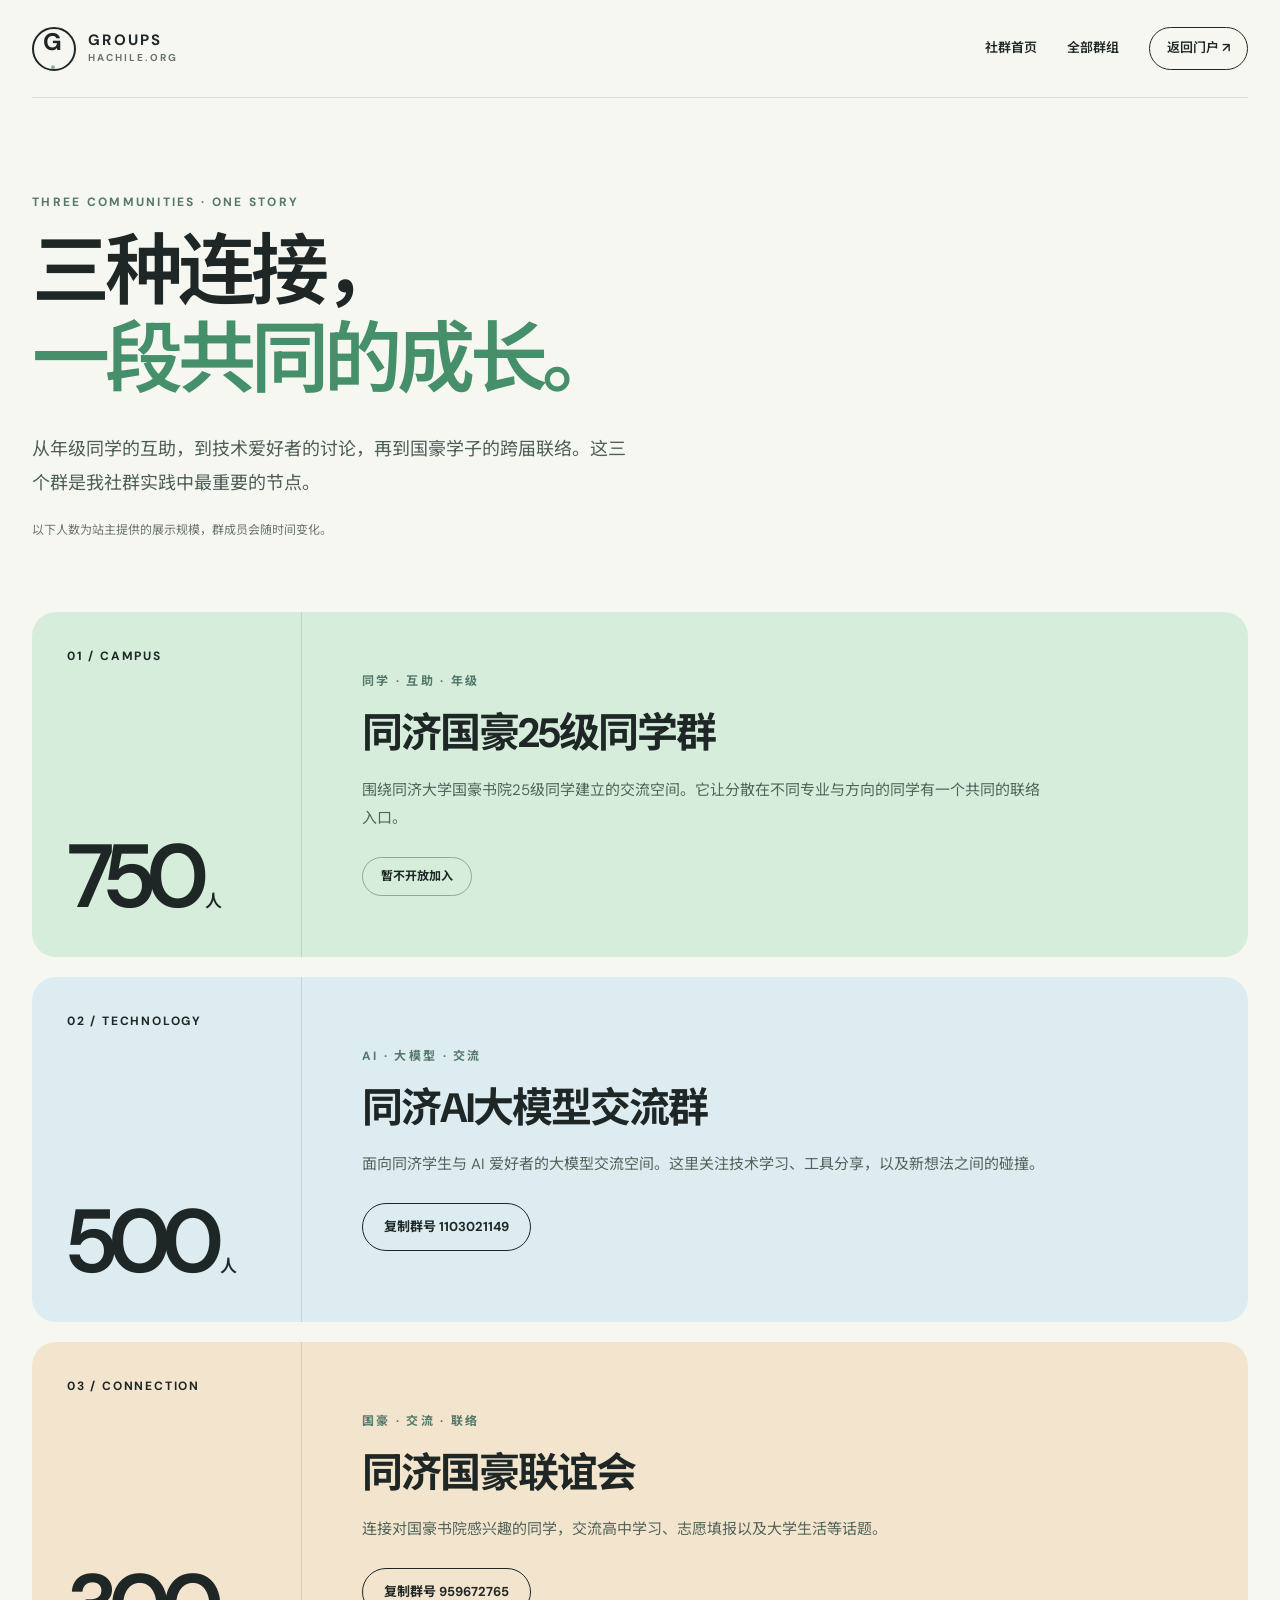
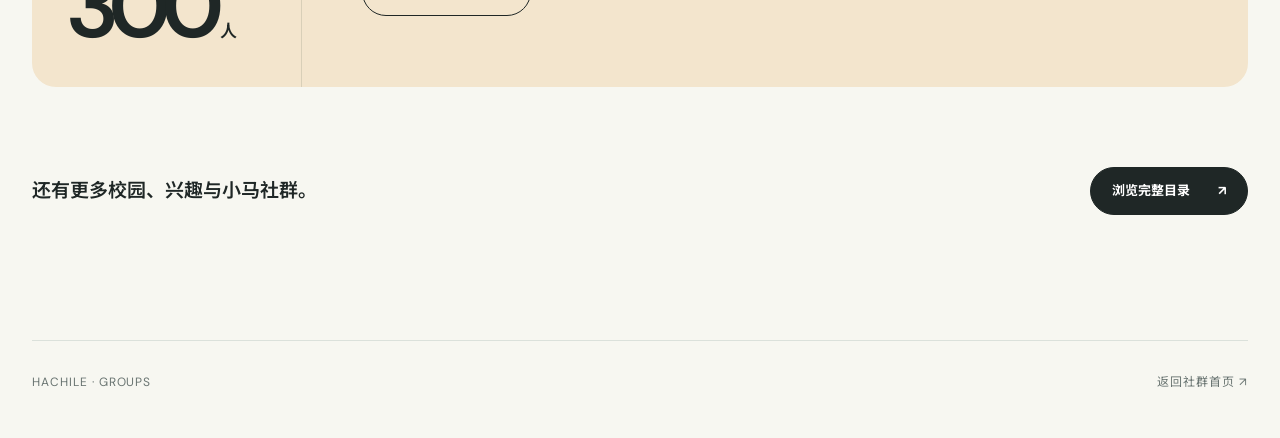
==== featured/index.html @ cbba167c "Build community archive site" ====
<!doctype html>
<html lang="zh-CN">
<head>
  <meta charset="utf-8">
  <meta name="viewport" content="width=device-width, initial-scale=1">
  <meta name="theme-color" content="#f4f2eb">
  <meta name="description" content="同济国豪25级同学群、同济AI大模型交流群与同济国豪联谊会：三个重点社群展览。">
  <title>重点社群展览 · Hachile Groups</title>
  <link rel="icon" type="image/svg+xml" href="/assets/favicon.svg">
  <link rel="stylesheet" href="/assets/style.css">
  <script src="/assets/app.js" defer></script>
</head>
<body>
  <header class="site-header wrap"><a class="brand" href="/" aria-label="网络社群档案首页"><span class="brand-mark">G<span>·</span></span><span>GROUPS<br><small>HACHILE.ORG</small></span></a><nav aria-label="主导航"><a href="/">社群首页</a><a href="/#directory">全部群组</a><a class="home-link" href="https://hachile.org/">返回门户 ↗</a></nav></header>
  <main class="wrap exhibit-page">
    <div class="exhibit-intro"><p class="eyebrow">THREE COMMUNITIES · ONE STORY</p><h1>三种连接，<br><em>一段共同的成长。</em></h1><p class="lead">从年级同学的互助，到技术爱好者的讨论，再到国豪学子的跨届联络。这三个群是我社群实践中最重要的节点。</p><p class="note">以下人数为站主提供的展示规模，群成员会随时间变化。</p></div>
    <section class="exhibit green" id="guohao"><div class="exhibit-side"><span>01 / CAMPUS</span><strong>750<small>人</small></strong></div><div class="exhibit-main"><p class="eyebrow">同学 · 互助 · 年级</p><h2>同济国豪25级同学群</h2><p>围绕同济大学国豪书院25级同学建立的交流空间。它让分散在不同专业与方向的同学有一个共同的联络入口。</p><span class="exhibit-status">暂不开放加入</span></div></section>
    <section class="exhibit blue" id="ai"><div class="exhibit-side"><span>02 / TECHNOLOGY</span><strong>500<small>人</small></strong></div><div class="exhibit-main"><p class="eyebrow">AI · 大模型 · 交流</p><h2>同济AI大模型交流群</h2><p>面向同济学生与 AI 爱好者的大模型交流空间。这里关注技术学习、工具分享，以及新想法之间的碰撞。</p><button class="button secondary copy-button" type="button" data-copy="1103021149">复制群号 1103021149</button></div></section>
    <section class="exhibit orange" id="social"><div class="exhibit-side"><span>03 / CONNECTION</span><strong>300<small>人</small></strong></div><div class="exhibit-main"><p class="eyebrow">国豪 · 交流 · 联络</p><h2>同济国豪联谊会</h2><p>连接对国豪书院感兴趣的同学，交流高中学习、志愿填报以及大学生活等话题。</p><button class="button secondary copy-button" type="button" data-copy="959672765">复制群号 959672765</button></div></section>
    <div class="exhibit-end"><p>还有更多校园、兴趣与小马社群。</p><a class="button primary" href="/#directory">浏览完整目录 <span>↗</span></a></div>
  </main>
  <footer class="site-footer wrap"><span>HACHILE · GROUPS</span><a href="/">返回社群首页 ↗</a></footer>
  <div id="toast" class="toast" role="status" aria-live="polite"></div>
</body>
</html>
---- assets/style.css ----
@import url('https://fonts.googleapis.com/css2?family=DM+Sans:wght@400;500;600;700&family=Noto+Sans+SC:wght@400;500;600;700&display=swap');

:root{color-scheme:light;--paper:#f7f7f1;--ink:#1f2726;--muted:#697471;--line:#dbe1db;--green:#d6eddc;--blue:#dcecf1;--orange:#f3e5cd;--max:1240px}
*{box-sizing:border-box}
html{scroll-behavior:smooth}
body{margin:0;background:var(--paper);color:var(--ink);font-family:'DM Sans','Noto Sans SC',sans-serif;line-height:1.6}
a{color:inherit;text-decoration:none}
button,input{font:inherit}
button{cursor:pointer}
.wrap{width:min(calc(100% - 64px),var(--max));margin-inline:auto}
.site-header{height:98px;display:flex;align-items:center;justify-content:space-between;border-bottom:1px solid var(--line);gap:24px}
.brand{display:flex;align-items:center;gap:12px;font-weight:700;letter-spacing:.15em;line-height:1.05;font-size:15px}
.brand small{font-size:10px;letter-spacing:.2em;color:var(--muted)}
.brand-mark{display:grid;place-items:center;width:44px;height:44px;border:2px solid var(--ink);border-radius:50%;font-size:24px;letter-spacing:-.12em;padding-right:5px}
.brand-mark span{color:#87b49c}
nav{display:flex;align-items:center;gap:30px;font-size:13px;font-weight:600}
nav a:hover,.text-link:hover,.site-footer a:hover{color:#398965}
.home-link{border:1px solid var(--ink);border-radius:50px;padding:10px 17px;white-space:nowrap}
.hero{min-height:585px;display:grid;grid-template-columns:1.25fr .75fr;align-items:center;gap:40px;padding-block:70px 90px}
.eyebrow{font-size:12px;font-weight:700;letter-spacing:.19em;color:#547869;text-transform:uppercase;margin:0 0 16px}
h1,h2,h3,p{margin-top:0}
.hero h1,.exhibit-intro h1{font-size:clamp(60px,7.3vw,105px);line-height:1.13;letter-spacing:-.065em;font-weight:600;margin:0 0 27px}
h1 em{font-style:normal;color:#458f6b}
.lead{font-size:18px;line-height:1.9;color:#4e5e59;max-width:600px;margin-bottom:28px}
.hero-actions{display:flex;flex-wrap:wrap;gap:12px}
.button{display:inline-flex;align-items:center;justify-content:center;gap:28px;border-radius:50px;padding:13px 21px;min-height:48px;font-size:13px;font-weight:700;border:1px solid var(--ink);transition:transform .2s,background .2s}
.button:hover{transform:translateY(-3px)}
.button.primary{background:var(--ink);color:white}
.button.secondary{background:transparent;color:var(--ink)}
.hero-stat{position:relative;isolation:isolate;width:min(100%,400px);aspect-ratio:1;margin-inline:auto;border:1px solid #a9c9b4;border-radius:50%;background:radial-gradient(circle at 55% 45%,#eef7e9 0,#dbefdd 58%,#d0e7d3 100%);display:flex;flex-direction:column;align-items:center;justify-content:center;box-shadow:0 28px 75px #7aab8c20;transform:rotate(-7deg)}
.hero-stat:before,.hero-stat:after{content:'';position:absolute;border:1px solid #adc8b1;border-radius:50%;inset:-18px;z-index:-1;transform:scaleX(.9)}
.hero-stat:after{inset:34px;border-color:#b7d3bb;transform:scaleY(.86)}
.stat-top,.stat-bottom{text-align:center;font-size:13px;line-height:1.65;font-weight:600;color:#456a53}
.hero-stat strong{font-size:clamp(100px,12vw,176px);line-height:1.05;letter-spacing:-.09em;font-weight:600;color:#28553e;margin-right:12px}
.stat-orbit{position:absolute;width:16px;height:16px;background:#e19c5e;border-radius:50%;right:3%;top:13%;box-shadow:-325px 235px 0 -4px #729e81}
.section{padding-block:70px}
.section-heading{display:flex;align-items:end;justify-content:space-between;gap:22px;margin-bottom:30px}
.section-heading h2,.wechat-card h2{font-size:clamp(30px,3.3vw,46px);line-height:1.3;letter-spacing:-.045em;margin:0}
.section-heading p:not(.eyebrow){color:var(--muted);margin:12px 0 0}
.text-link{font-size:13px;font-weight:700;border-bottom:1px solid currentColor;padding-bottom:4px;white-space:nowrap}
.featured-grid{display:grid;grid-template-columns:repeat(3,1fr);gap:16px}
.feature-card{min-height:300px;border-radius:20px;padding:28px;display:flex;flex-direction:column;justify-content:space-between;transition:transform .2s,box-shadow .2s}
.feature-card:hover{transform:translateY(-6px);box-shadow:0 18px 36px #243d2b19}
.green{background:var(--green)}.blue{background:var(--blue)}.orange{background:var(--orange)}
.feature-index{font-size:12px;letter-spacing:.14em;font-weight:700}
.feature-card strong{font-size:clamp(22px,2.4vw,32px);line-height:1.38;letter-spacing:-.05em;max-width:9em;margin-top:auto}
.feature-bottom{display:flex;align-items:end;justify-content:space-between;gap:12px;margin-top:25px;font-size:12px;color:#4d6255}
.feature-bottom b{font-size:42px;line-height:1;letter-spacing:-.06em;color:var(--ink)}
.feature-bottom small{font-size:12px;letter-spacing:0;margin-left:3px}
.note,.directory-note{color:var(--muted);font-size:12px;line-height:1.8}
.section>.note{margin:16px 0 0}
.wechat-card{display:grid;grid-template-columns:100px 1fr auto;align-items:center;gap:34px;padding:42px 48px;border:1px solid var(--line);border-radius:22px;background:#fff}
.wechat-icon{display:grid;place-items:center;width:94px;height:94px;border-radius:24px;background:#e2efe1;color:#40784c;font-size:45px;font-weight:700}
.wechat-card p:not(.eyebrow){color:var(--muted);margin:12px 0 0;font-size:14px}
.wechat-card .button{white-space:nowrap}
.directory-section{padding-top:90px;padding-bottom:130px}
.directory-count{font-size:40px;line-height:1;letter-spacing:-.06em;font-weight:700;white-space:nowrap}
.directory-count small{font-size:11px;letter-spacing:.15em;color:var(--muted);margin-left:5px}
.search{display:flex;align-items:center;gap:14px;background:#fff;border:1px solid var(--line);border-radius:16px;padding:12px 20px;margin-bottom:40px;min-height:62px}
.search>span:first-child{font-size:27px;line-height:1;color:var(--muted)}
.search input{min-width:0;flex:1;border:0;outline:0;background:transparent;color:var(--ink);font-size:15px}
.search:focus-within{border-color:#63a679;box-shadow:0 0 0 3px #9ed1a442}
.search #search-count{font-size:12px;color:var(--muted);white-space:nowrap}
.category{display:grid;grid-template-columns:260px 1fr;gap:42px;padding:30px 0;border-top:1px solid var(--line)}
.category-heading{position:sticky;top:24px;align-self:start}
.category-heading>span{font-size:11px;font-weight:700;letter-spacing:.15em;color:#5a8c6c}
.category-heading h3{font-size:26px;margin:8px 0 0;letter-spacing:-.04em}
.category-heading small{font-size:12px;color:var(--muted)}
.group-list{list-style:none;padding:0;margin:0}
.group{min-height:57px;display:flex;align-items:center;justify-content:space-between;gap:18px;border-bottom:1px solid var(--line);padding:9px 0;font-size:14px}
.group:last-child{border-bottom:0}
.group-name{font-weight:600}
.group-name small{display:block;font-weight:400;font-size:11px;color:var(--muted)}
.group button{border:0;background:none;padding:7px 0 7px 12px;color:#397c58;font-size:13px;font-weight:700;white-space:nowrap}
.group button:hover{text-decoration:underline}
.group button small{font-size:10px;font-weight:500;color:var(--muted);margin-left:6px}
.closed{font-size:11px;color:#8c6f4c;border:1px solid #e5d7c2;border-radius:30px;padding:5px 11px;white-space:nowrap}
.directory-note{margin-top:25px}.directory-note a{text-decoration:underline}
.site-footer{border-top:1px solid var(--line);padding:32px 0 45px;display:flex;justify-content:space-between;gap:18px;font-size:12px;color:var(--muted);letter-spacing:.08em}
.toast{position:fixed;left:50%;bottom:28px;transform:translate(-50%,20px);background:var(--ink);color:white;border-radius:30px;padding:10px 18px;font-size:13px;opacity:0;pointer-events:none;transition:opacity .2s,transform .2s;z-index:5;white-space:nowrap}
.toast.visible{opacity:1;transform:translate(-50%,0)}
.exhibit-page{padding-block:95px 125px}
.exhibit-intro{max-width:800px;margin-bottom:70px}.exhibit-intro h1{font-size:clamp(52px,6.1vw,84px)}
.exhibit-intro .note{margin-top:-8px}
.exhibit{display:grid;grid-template-columns:270px 1fr;min-height:345px;border-radius:24px;overflow:hidden;margin-bottom:20px}
.exhibit-side{padding:35px;display:flex;flex-direction:column;justify-content:space-between;border-right:1px solid #253d2f22}
.exhibit-side>span{font-size:12px;font-weight:700;letter-spacing:.15em}
.exhibit-side strong{font-size:clamp(75px,7vw,95px);line-height:1;letter-spacing:-.09em;font-weight:600;white-space:nowrap}.exhibit-side small{font-size:17px;letter-spacing:0;margin-left:5px}
.exhibit-main{padding:55px 60px;align-self:center}.exhibit-main h2{font-size:clamp(30px,3.2vw,48px);letter-spacing:-.05em;line-height:1.3;margin:0 0 15px}.exhibit-main>p:not(.eyebrow){max-width:690px;color:#52645a;font-size:15px;line-height:1.9;margin-bottom:24px}
.exhibit-status{display:inline-block;border:1px solid #8eaa92;border-radius:30px;padding:9px 18px;font-size:12px;font-weight:700}
.exhibit-end{display:flex;align-items:center;justify-content:space-between;gap:20px;padding-top:60px;font-size:19px;font-weight:600}.exhibit-end p{margin:0}
[hidden]{display:none!important}
@media(max-width:900px){.wrap{width:min(calc(100% - 40px),var(--max))}.site-header{height:auto;min-height:85px;align-items:flex-start;padding-block:18px}nav{gap:15px;flex-wrap:wrap;justify-content:flex-end}.hero{min-height:0;grid-template-columns:1fr .7fr;padding-block:80px}.hero-stat{max-width:300px}.wechat-card{grid-template-columns:80px 1fr;gap:22px;padding:30px}.wechat-icon{width:80px;height:80px}.wechat-card .button{grid-column:2;justify-self:start}.category{grid-template-columns:200px 1fr;gap:22px}}
@media(max-width:650px){.wrap{width:min(calc(100% - 34px),var(--max))}.site-header{display:block}.brand{width:max-content}.site-header nav{justify-content:flex-start;margin-top:17px;gap:12px 18px;font-size:11px}.home-link{padding:6px 10px}.hero{display:flex;flex-direction:column;align-items:stretch;gap:45px;padding-block:70px 50px}.hero h1{font-size:clamp(58px,15vw,83px)}.lead{font-size:15px}.hero-stat{width:min(70vw,280px)}.hero-stat strong{font-size:120px}.stat-orbit{box-shadow:none}.section{padding-block:50px}.section-heading{align-items:start}.section-heading h2,.wechat-card h2{font-size:29px}.text-link{font-size:11px;margin-top:8px}.featured-grid{grid-template-columns:1fr}.feature-card{min-height:210px;padding:24px}.feature-card strong{font-size:27px;max-width:none}.feature-bottom{margin-top:10px}.wechat-card{grid-template-columns:60px 1fr;gap:17px;padding:23px}.wechat-icon{width:60px;height:60px;font-size:30px;border-radius:17px}.wechat-card .button{grid-column:1/-1}.directory-section{padding-bottom:85px}.directory-count{font-size:29px}.directory-count small{display:block;margin:4px 0 0;font-size:9px}.search{min-height:55px;margin-bottom:20px}.category{display:block;padding:27px 0}.category-heading{position:static;margin-bottom:16px}.category-heading h3{font-size:22px}.group{font-size:12px}.group button{font-size:11px}.group button small{display:none}.group-name small{font-size:10px}.closed{font-size:10px}.site-footer{padding-block:25px}.exhibit-page{padding-block:65px 85px}.exhibit-intro{margin-bottom:43px}.exhibit-intro h1{font-size:48px}.exhibit{display:block;min-height:0}.exhibit-side{border-right:0;border-bottom:1px solid #253d2f22;padding:23px;flex-direction:row;align-items:center}.exhibit-side strong{font-size:67px}.exhibit-side small{font-size:15px}.exhibit-main{padding:30px 24px 37px}.exhibit-main h2{font-size:29px}.exhibit-main>p:not(.eyebrow){font-size:13px}.exhibit-end{display:block;padding-top:30px;font-size:16px}.exhibit-end .button{margin-top:16px}}
@media(prefers-reduced-motion:reduce){html{scroll-behavior:auto}*,*:before,*:after{transition:none!important}}
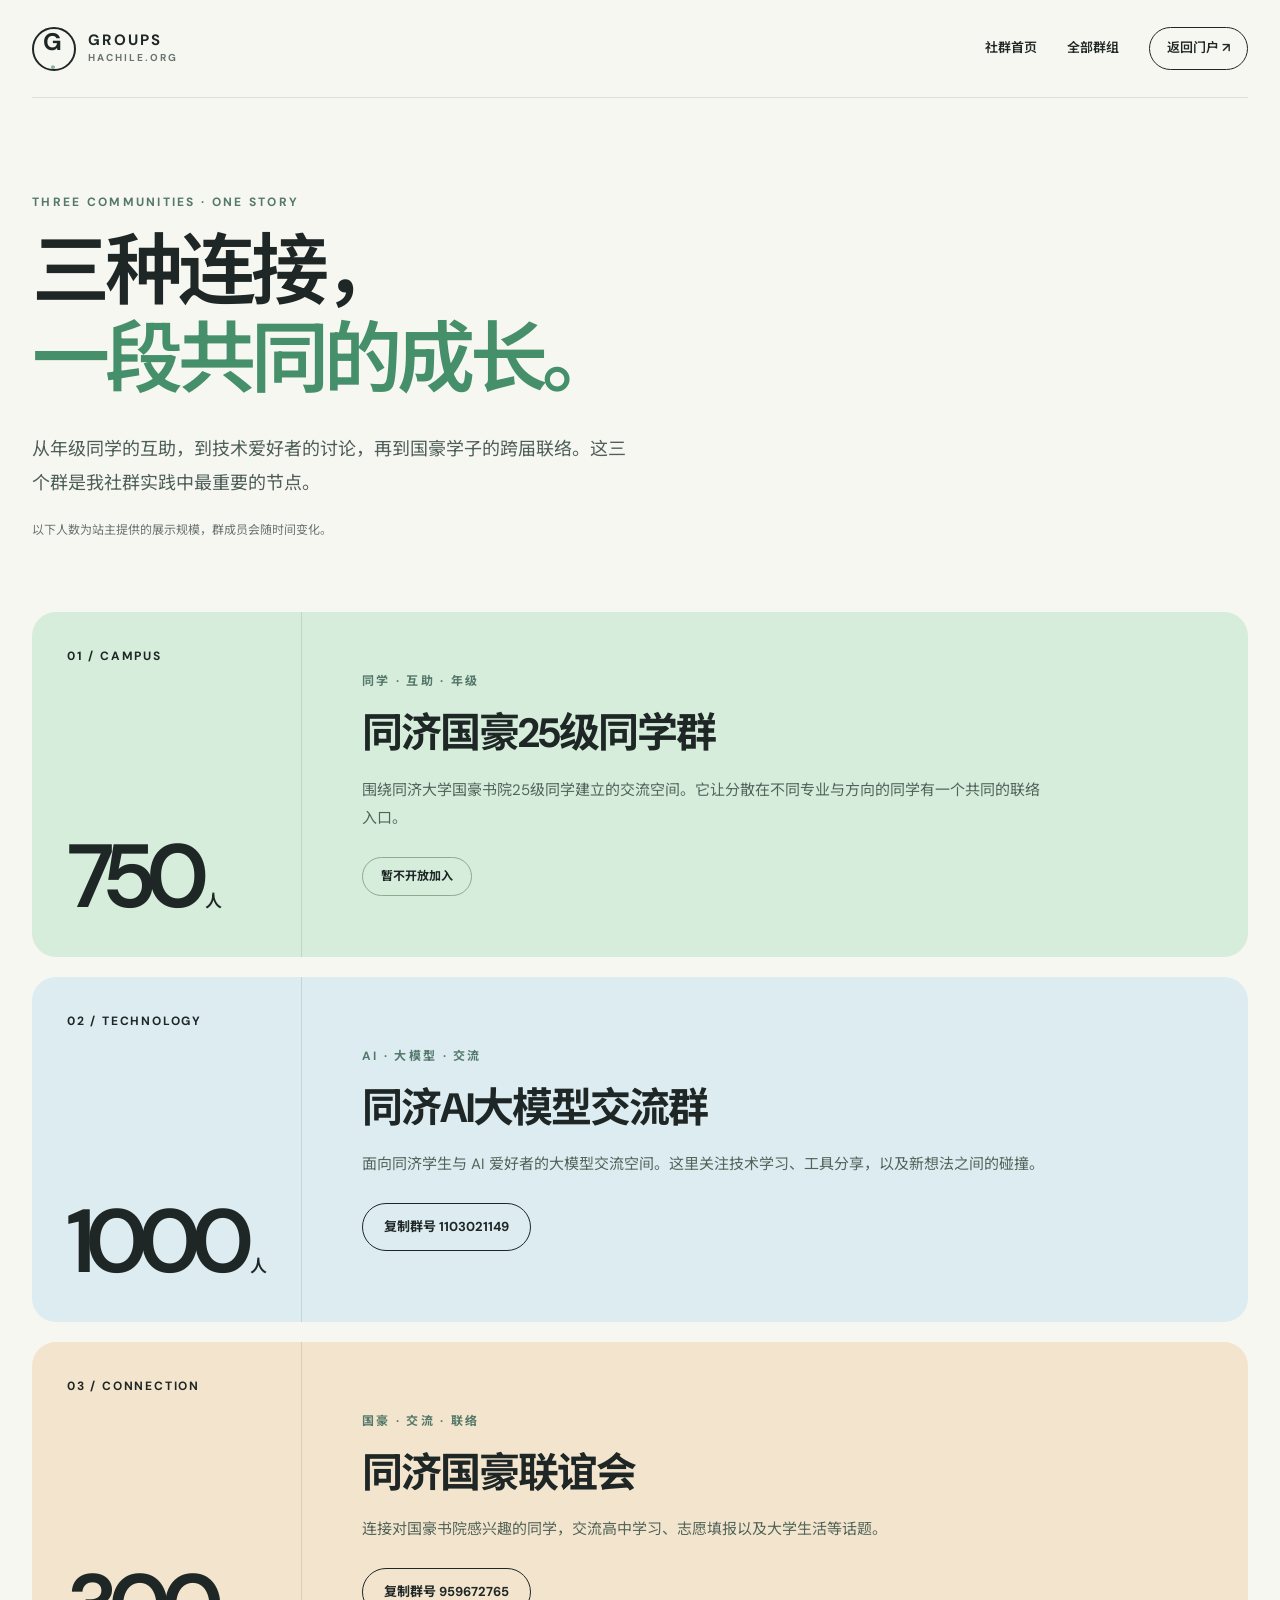
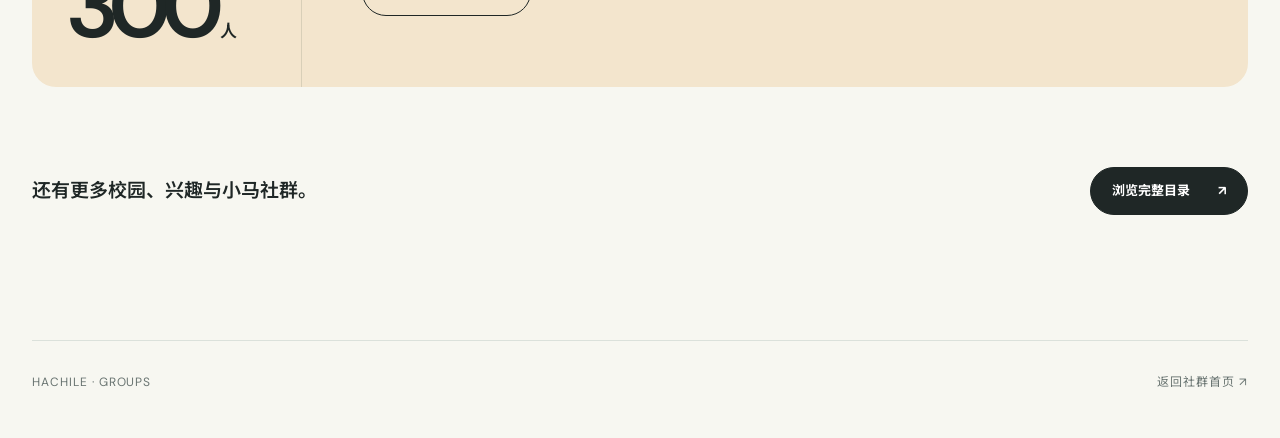
==== commit 2f60777f: "Update Tongji AI community to 1000 members" ====
--- a/featured/index.html
+++ b/featured/index.html
@@ -15,7 +15,7 @@
   <main class="wrap exhibit-page">
     <div class="exhibit-intro"><p class="eyebrow">THREE COMMUNITIES · ONE STORY</p><h1>三种连接，<br><em>一段共同的成长。</em></h1><p class="lead">从年级同学的互助，到技术爱好者的讨论，再到国豪学子的跨届联络。这三个群是我社群实践中最重要的节点。</p><p class="note">以下人数为站主提供的展示规模，群成员会随时间变化。</p></div>
     <section class="exhibit green" id="guohao"><div class="exhibit-side"><span>01 / CAMPUS</span><strong>750<small>人</small></strong></div><div class="exhibit-main"><p class="eyebrow">同学 · 互助 · 年级</p><h2>同济国豪25级同学群</h2><p>围绕同济大学国豪书院25级同学建立的交流空间。它让分散在不同专业与方向的同学有一个共同的联络入口。</p><span class="exhibit-status">暂不开放加入</span></div></section>
-    <section class="exhibit blue" id="ai"><div class="exhibit-side"><span>02 / TECHNOLOGY</span><strong>500<small>人</small></strong></div><div class="exhibit-main"><p class="eyebrow">AI · 大模型 · 交流</p><h2>同济AI大模型交流群</h2><p>面向同济学生与 AI 爱好者的大模型交流空间。这里关注技术学习、工具分享，以及新想法之间的碰撞。</p><button class="button secondary copy-button" type="button" data-copy="1103021149">复制群号 1103021149</button></div></section>
+    <section class="exhibit blue" id="ai"><div class="exhibit-side"><span>02 / TECHNOLOGY</span><strong>1000<small>人</small></strong></div><div class="exhibit-main"><p class="eyebrow">AI · 大模型 · 交流</p><h2>同济AI大模型交流群</h2><p>面向同济学生与 AI 爱好者的大模型交流空间。这里关注技术学习、工具分享，以及新想法之间的碰撞。</p><button class="button secondary copy-button" type="button" data-copy="1103021149">复制群号 1103021149</button></div></section>
     <section class="exhibit orange" id="social"><div class="exhibit-side"><span>03 / CONNECTION</span><strong>300<small>人</small></strong></div><div class="exhibit-main"><p class="eyebrow">国豪 · 交流 · 联络</p><h2>同济国豪联谊会</h2><p>连接对国豪书院感兴趣的同学，交流高中学习、志愿填报以及大学生活等话题。</p><button class="button secondary copy-button" type="button" data-copy="959672765">复制群号 959672765</button></div></section>
     <div class="exhibit-end"><p>还有更多校园、兴趣与小马社群。</p><a class="button primary" href="/#directory">浏览完整目录 <span>↗</span></a></div>
   </main>
--- a/assets/style.css
+++ b/assets/style.css
@@ -33,6 +33,12 @@
 .stat-top,.stat-bottom{text-align:center;font-size:13px;line-height:1.65;font-weight:600;color:#456a53}
 .hero-stat strong{font-size:clamp(100px,12vw,176px);line-height:1.05;letter-spacing:-.09em;font-weight:600;color:#28553e;margin-right:12px}
 .stat-orbit{position:absolute;width:16px;height:16px;background:#e19c5e;border-radius:50%;right:3%;top:13%;box-shadow:-325px 235px 0 -4px #729e81}
+.community-intro{padding-bottom:50px;font-size:clamp(15px,1.5vw,18px);line-height:2;color:#4e5e59}
+.community-intro p{max-width:960px;margin-bottom:24px}
+.community-quote{border:1px solid var(--line);border-radius:22px;background:#fff;padding:34px 42px}
+.community-quote blockquote{margin:0;font-size:clamp(18px,2vw,26px);line-height:1.65;font-weight:600}
+.community-quote blockquote p{margin:0 0 8px}
+.quote-credit{margin:18px 0 0;color:var(--muted);font-size:13px}
 .section{padding-block:70px}
 .section-heading{display:flex;align-items:end;justify-content:space-between;gap:22px;margin-bottom:30px}
 .section-heading h2,.wechat-card h2{font-size:clamp(30px,3.3vw,46px);line-height:1.3;letter-spacing:-.045em;margin:0}
@@ -53,6 +59,8 @@
 .wechat-icon{display:grid;place-items:center;width:94px;height:94px;border-radius:24px;background:#e2efe1;color:#40784c;font-size:45px;font-weight:700}
 .wechat-card p:not(.eyebrow){color:var(--muted);margin:12px 0 0;font-size:14px}
 .wechat-card .button{white-space:nowrap}
+.platform-links{display:flex;align-items:center;flex-wrap:wrap;gap:12px 20px;margin-top:16px;padding:18px 24px;border:1px solid var(--line);border-radius:16px;background:#fff;font-size:13px}
+.platform-links strong{margin-right:auto}.platform-links a{color:#397c58;font-weight:700;white-space:nowrap}.platform-links a:hover{text-decoration:underline}
 .directory-section{padding-top:90px;padding-bottom:130px}
 .directory-count{font-size:40px;line-height:1;letter-spacing:-.06em;font-weight:700;white-space:nowrap}
 .directory-count small{font-size:11px;letter-spacing:.15em;color:var(--muted);margin-left:5px}
@@ -91,5 +99,5 @@
 .exhibit-end{display:flex;align-items:center;justify-content:space-between;gap:20px;padding-top:60px;font-size:19px;font-weight:600}.exhibit-end p{margin:0}
 [hidden]{display:none!important}
 @media(max-width:900px){.wrap{width:min(calc(100% - 40px),var(--max))}.site-header{height:auto;min-height:85px;align-items:flex-start;padding-block:18px}nav{gap:15px;flex-wrap:wrap;justify-content:flex-end}.hero{min-height:0;grid-template-columns:1fr .7fr;padding-block:80px}.hero-stat{max-width:300px}.wechat-card{grid-template-columns:80px 1fr;gap:22px;padding:30px}.wechat-icon{width:80px;height:80px}.wechat-card .button{grid-column:2;justify-self:start}.category{grid-template-columns:200px 1fr;gap:22px}}
-@media(max-width:650px){.wrap{width:min(calc(100% - 34px),var(--max))}.site-header{display:block}.brand{width:max-content}.site-header nav{justify-content:flex-start;margin-top:17px;gap:12px 18px;font-size:11px}.home-link{padding:6px 10px}.hero{display:flex;flex-direction:column;align-items:stretch;gap:45px;padding-block:70px 50px}.hero h1{font-size:clamp(58px,15vw,83px)}.lead{font-size:15px}.hero-stat{width:min(70vw,280px)}.hero-stat strong{font-size:120px}.stat-orbit{box-shadow:none}.section{padding-block:50px}.section-heading{align-items:start}.section-heading h2,.wechat-card h2{font-size:29px}.text-link{font-size:11px;margin-top:8px}.featured-grid{grid-template-columns:1fr}.feature-card{min-height:210px;padding:24px}.feature-card strong{font-size:27px;max-width:none}.feature-bottom{margin-top:10px}.wechat-card{grid-template-columns:60px 1fr;gap:17px;padding:23px}.wechat-icon{width:60px;height:60px;font-size:30px;border-radius:17px}.wechat-card .button{grid-column:1/-1}.directory-section{padding-bottom:85px}.directory-count{font-size:29px}.directory-count small{display:block;margin:4px 0 0;font-size:9px}.search{min-height:55px;margin-bottom:20px}.category{display:block;padding:27px 0}.category-heading{position:static;margin-bottom:16px}.category-heading h3{font-size:22px}.group{font-size:12px}.group button{font-size:11px}.group button small{display:none}.group-name small{font-size:10px}.closed{font-size:10px}.site-footer{padding-block:25px}.exhibit-page{padding-block:65px 85px}.exhibit-intro{margin-bottom:43px}.exhibit-intro h1{font-size:48px}.exhibit{display:block;min-height:0}.exhibit-side{border-right:0;border-bottom:1px solid #253d2f22;padding:23px;flex-direction:row;align-items:center}.exhibit-side strong{font-size:67px}.exhibit-side small{font-size:15px}.exhibit-main{padding:30px 24px 37px}.exhibit-main h2{font-size:29px}.exhibit-main>p:not(.eyebrow){font-size:13px}.exhibit-end{display:block;padding-top:30px;font-size:16px}.exhibit-end .button{margin-top:16px}}
+@media(max-width:650px){.wrap{width:min(calc(100% - 34px),var(--max))}.site-header{display:block}.brand{width:max-content}.site-header nav{justify-content:flex-start;margin-top:17px;gap:12px 18px;font-size:11px}.home-link{padding:6px 10px}.hero{display:flex;flex-direction:column;align-items:stretch;gap:45px;padding-block:70px 50px}.hero h1{font-size:clamp(58px,15vw,83px)}.lead{font-size:15px}.hero-stat{width:min(70vw,280px)}.hero-stat strong{font-size:120px}.stat-orbit{box-shadow:none}.community-quote{padding:25px}.section{padding-block:50px}.section-heading{align-items:start}.section-heading h2,.wechat-card h2{font-size:29px}.text-link{font-size:11px;margin-top:8px}.featured-grid{grid-template-columns:1fr}.feature-card{min-height:210px;padding:24px}.feature-card strong{font-size:27px;max-width:none}.feature-bottom{margin-top:10px}.wechat-card{grid-template-columns:60px 1fr;gap:17px;padding:23px}.wechat-icon{width:60px;height:60px;font-size:30px;border-radius:17px}.wechat-card .button{grid-column:1/-1}.directory-section{padding-bottom:85px}.directory-count{font-size:29px}.directory-count small{display:block;margin:4px 0 0;font-size:9px}.search{min-height:55px;margin-bottom:20px}.category{display:block;padding:27px 0}.category-heading{position:static;margin-bottom:16px}.category-heading h3{font-size:22px}.group{font-size:12px}.group button{font-size:11px}.group button small{display:none}.group-name small{font-size:10px}.closed{font-size:10px}.site-footer{padding-block:25px}.exhibit-page{padding-block:65px 85px}.exhibit-intro{margin-bottom:43px}.exhibit-intro h1{font-size:48px}.exhibit{display:block;min-height:0}.exhibit-side{border-right:0;border-bottom:1px solid #253d2f22;padding:23px;flex-direction:row;align-items:center}.exhibit-side strong{font-size:67px}.exhibit-side small{font-size:15px}.exhibit-main{padding:30px 24px 37px}.exhibit-main h2{font-size:29px}.exhibit-main>p:not(.eyebrow){font-size:13px}.exhibit-end{display:block;padding-top:30px;font-size:16px}.exhibit-end .button{margin-top:16px}}
 @media(prefers-reduced-motion:reduce){html{scroll-behavior:auto}*,*:before,*:after{transition:none!important}}
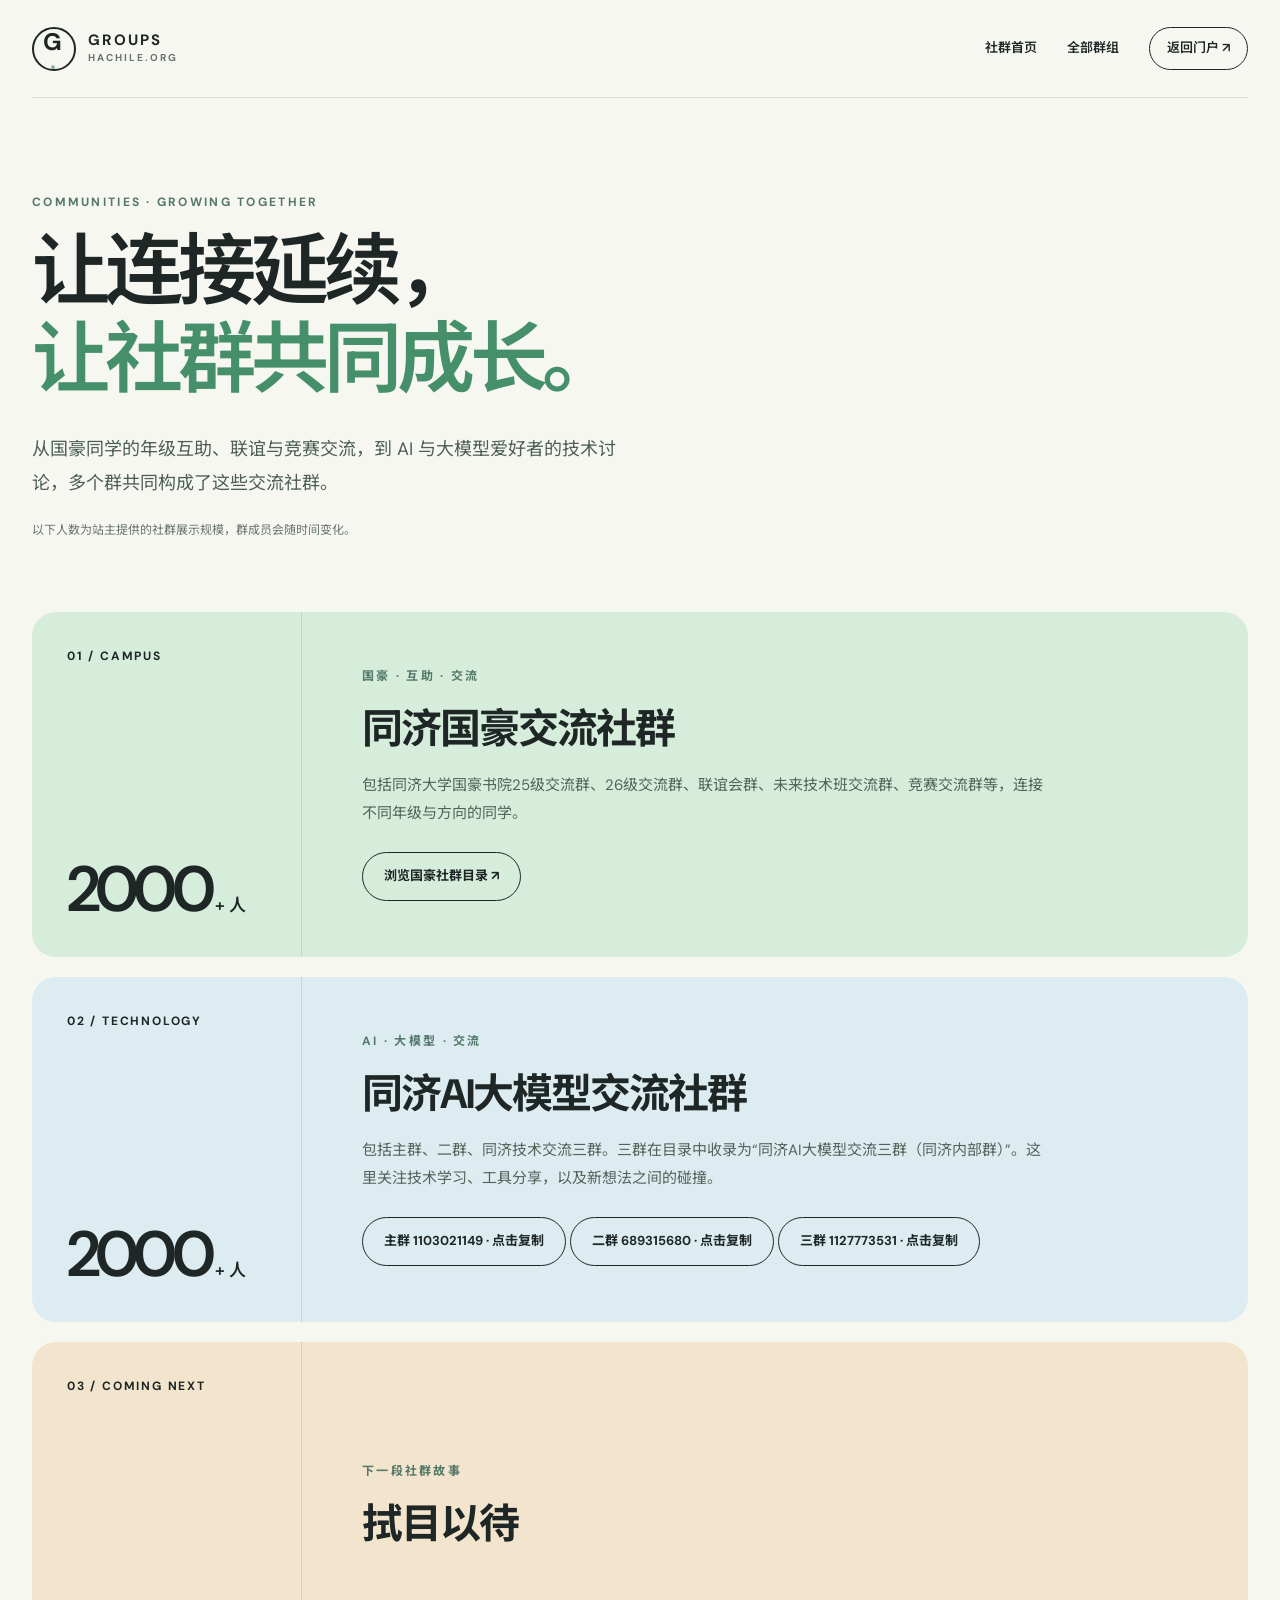
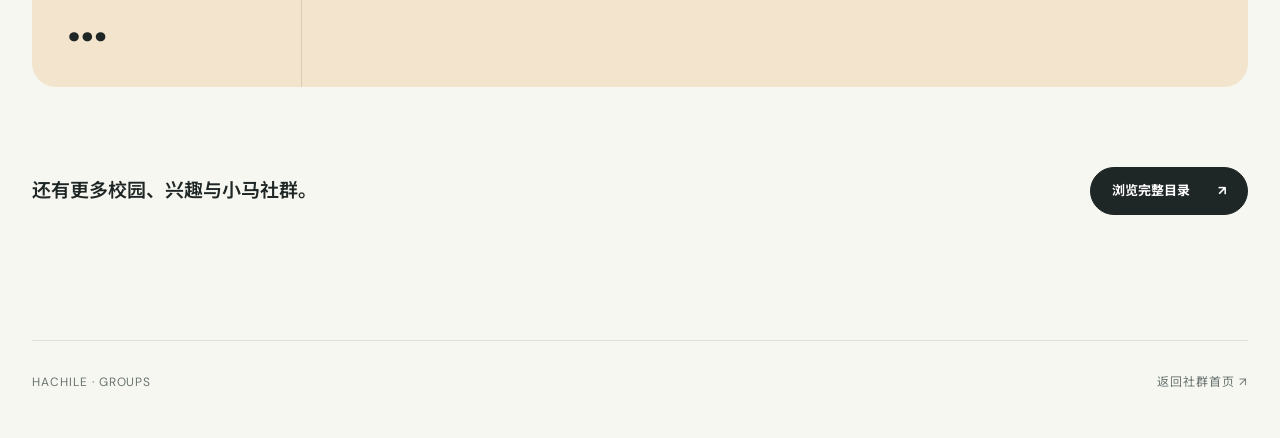
==== commit 4cace8d2: "Expand featured communities and add AI groups two and three" ====
--- a/featured/index.html
+++ b/featured/index.html
@@ -4,7 +4,7 @@
   <meta charset="utf-8">
   <meta name="viewport" content="width=device-width, initial-scale=1">
   <meta name="theme-color" content="#f4f2eb">
-  <meta name="description" content="同济国豪25级同学群、同济AI大模型交流群与同济国豪联谊会：三个重点社群展览。">
+  <meta name="description" content="同济国豪交流社群与同济AI大模型交流社群，规模均为 2000+ 人；下一段社群故事，拭目以待。">
   <title>重点社群展览 · Hachile Groups</title>
   <link rel="icon" type="image/svg+xml" href="/assets/favicon.svg">
   <link rel="stylesheet" href="/assets/style.css">
@@ -13,10 +13,10 @@
 <body>
   <header class="site-header wrap"><a class="brand" href="/" aria-label="网络社群档案首页"><span class="brand-mark">G<span>·</span></span><span>GROUPS<br><small>HACHILE.ORG</small></span></a><nav aria-label="主导航"><a href="/">社群首页</a><a href="/#directory">全部群组</a><a class="home-link" href="https://hachile.org/">返回门户 ↗</a></nav></header>
   <main class="wrap exhibit-page">
-    <div class="exhibit-intro"><p class="eyebrow">THREE COMMUNITIES · ONE STORY</p><h1>三种连接，<br><em>一段共同的成长。</em></h1><p class="lead">从年级同学的互助，到技术爱好者的讨论，再到国豪学子的跨届联络。这三个群是我社群实践中最重要的节点。</p><p class="note">以下人数为站主提供的展示规模，群成员会随时间变化。</p></div>
-    <section class="exhibit green" id="guohao"><div class="exhibit-side"><span>01 / CAMPUS</span><strong>750<small>人</small></strong></div><div class="exhibit-main"><p class="eyebrow">同学 · 互助 · 年级</p><h2>同济国豪25级同学群</h2><p>围绕同济大学国豪书院25级同学建立的交流空间。它让分散在不同专业与方向的同学有一个共同的联络入口。</p><span class="exhibit-status">暂不开放加入</span></div></section>
-    <section class="exhibit blue" id="ai"><div class="exhibit-side"><span>02 / TECHNOLOGY</span><strong>1000<small>人</small></strong></div><div class="exhibit-main"><p class="eyebrow">AI · 大模型 · 交流</p><h2>同济AI大模型交流群</h2><p>面向同济学生与 AI 爱好者的大模型交流空间。这里关注技术学习、工具分享，以及新想法之间的碰撞。</p><button class="button secondary copy-button" type="button" data-copy="1103021149">复制群号 1103021149</button></div></section>
-    <section class="exhibit orange" id="social"><div class="exhibit-side"><span>03 / CONNECTION</span><strong>300<small>人</small></strong></div><div class="exhibit-main"><p class="eyebrow">国豪 · 交流 · 联络</p><h2>同济国豪联谊会</h2><p>连接对国豪书院感兴趣的同学，交流高中学习、志愿填报以及大学生活等话题。</p><button class="button secondary copy-button" type="button" data-copy="959672765">复制群号 959672765</button></div></section>
+    <div class="exhibit-intro"><p class="eyebrow">COMMUNITIES · GROWING TOGETHER</p><h1>让连接延续，<br><em>让社群共同成长。</em></h1><p class="lead">从国豪同学的年级互助、联谊与竞赛交流，到 AI 与大模型爱好者的技术讨论，多个群共同构成了这些交流社群。</p><p class="note">以下人数为站主提供的社群展示规模，群成员会随时间变化。</p></div>
+    <section class="exhibit green" id="guohao"><div class="exhibit-side"><span>01 / CAMPUS</span><strong>2000<small>+ 人</small></strong></div><div class="exhibit-main"><p class="eyebrow">国豪 · 互助 · 交流</p><h2>同济国豪交流社群</h2><p>包括同济大学国豪书院25级交流群、26级交流群、联谊会群、未来技术班交流群、竞赛交流群等，连接不同年级与方向的同学。</p><a class="button secondary" href="/#campus">浏览国豪社群目录 ↗</a></div></section>
+    <section class="exhibit blue" id="ai"><div class="exhibit-side"><span>02 / TECHNOLOGY</span><strong>2000<small>+ 人</small></strong></div><div class="exhibit-main"><p class="eyebrow">AI · 大模型 · 交流</p><h2>同济AI大模型交流社群</h2><p>包括主群、二群、同济技术交流三群。三群在目录中收录为“同济AI大模型交流三群（同济内部群）”。这里关注技术学习、工具分享，以及新想法之间的碰撞。</p><button class="button secondary copy-button" type="button" data-copy="1103021149">主群 1103021149 · 点击复制</button> <button class="button secondary copy-button" type="button" data-copy="689315680">二群 689315680 · 点击复制</button> <button class="button secondary copy-button" type="button" data-copy="1127773531">三群 1127773531 · 点击复制</button></div></section>
+    <section class="exhibit orange" id="social"><div class="exhibit-side"><span>03 / COMING NEXT</span><strong aria-hidden="true">…</strong></div><div class="exhibit-main"><p class="eyebrow">下一段社群故事</p><h2>拭目以待</h2></div></section>
     <div class="exhibit-end"><p>还有更多校园、兴趣与小马社群。</p><a class="button primary" href="/#directory">浏览完整目录 <span>↗</span></a></div>
   </main>
   <footer class="site-footer wrap"><span>HACHILE · GROUPS</span><a href="/">返回社群首页 ↗</a></footer>
--- a/assets/style.css
+++ b/assets/style.css
@@ -51,7 +51,7 @@
 .feature-index{font-size:12px;letter-spacing:.14em;font-weight:700}
 .feature-card strong{font-size:clamp(22px,2.4vw,32px);line-height:1.38;letter-spacing:-.05em;max-width:9em;margin-top:auto}
 .feature-bottom{display:flex;align-items:end;justify-content:space-between;gap:12px;margin-top:25px;font-size:12px;color:#4d6255}
-.feature-bottom b{font-size:42px;line-height:1;letter-spacing:-.06em;color:var(--ink)}
+.feature-bottom b{font-size:42px;line-height:1;letter-spacing:-.06em;color:var(--ink);white-space:nowrap}
 .feature-bottom small{font-size:12px;letter-spacing:0;margin-left:3px}
 .note,.directory-note{color:var(--muted);font-size:12px;line-height:1.8}
 .section>.note{margin:16px 0 0}
@@ -93,11 +93,12 @@
 .exhibit{display:grid;grid-template-columns:270px 1fr;min-height:345px;border-radius:24px;overflow:hidden;margin-bottom:20px}
 .exhibit-side{padding:35px;display:flex;flex-direction:column;justify-content:space-between;border-right:1px solid #253d2f22}
 .exhibit-side>span{font-size:12px;font-weight:700;letter-spacing:.15em}
-.exhibit-side strong{font-size:clamp(75px,7vw,95px);line-height:1;letter-spacing:-.09em;font-weight:600;white-space:nowrap}.exhibit-side small{font-size:17px;letter-spacing:0;margin-left:5px}
+.exhibit-side strong{font-size:clamp(60px,5vw,72px);line-height:1;letter-spacing:-.09em;font-weight:600;white-space:nowrap}.exhibit-side small{font-size:17px;letter-spacing:0;margin-left:5px}
 .exhibit-main{padding:55px 60px;align-self:center}.exhibit-main h2{font-size:clamp(30px,3.2vw,48px);letter-spacing:-.05em;line-height:1.3;margin:0 0 15px}.exhibit-main>p:not(.eyebrow){max-width:690px;color:#52645a;font-size:15px;line-height:1.9;margin-bottom:24px}
 .exhibit-status{display:inline-block;border:1px solid #8eaa92;border-radius:30px;padding:9px 18px;font-size:12px;font-weight:700}
 .exhibit-end{display:flex;align-items:center;justify-content:space-between;gap:20px;padding-top:60px;font-size:19px;font-weight:600}.exhibit-end p{margin:0}
 [hidden]{display:none!important}
 @media(max-width:900px){.wrap{width:min(calc(100% - 40px),var(--max))}.site-header{height:auto;min-height:85px;align-items:flex-start;padding-block:18px}nav{gap:15px;flex-wrap:wrap;justify-content:flex-end}.hero{min-height:0;grid-template-columns:1fr .7fr;padding-block:80px}.hero-stat{max-width:300px}.wechat-card{grid-template-columns:80px 1fr;gap:22px;padding:30px}.wechat-icon{width:80px;height:80px}.wechat-card .button{grid-column:2;justify-self:start}.category{grid-template-columns:200px 1fr;gap:22px}}
 @media(max-width:650px){.wrap{width:min(calc(100% - 34px),var(--max))}.site-header{display:block}.brand{width:max-content}.site-header nav{justify-content:flex-start;margin-top:17px;gap:12px 18px;font-size:11px}.home-link{padding:6px 10px}.hero{display:flex;flex-direction:column;align-items:stretch;gap:45px;padding-block:70px 50px}.hero h1{font-size:clamp(58px,15vw,83px)}.lead{font-size:15px}.hero-stat{width:min(70vw,280px)}.hero-stat strong{font-size:120px}.stat-orbit{box-shadow:none}.community-quote{padding:25px}.section{padding-block:50px}.section-heading{align-items:start}.section-heading h2,.wechat-card h2{font-size:29px}.text-link{font-size:11px;margin-top:8px}.featured-grid{grid-template-columns:1fr}.feature-card{min-height:210px;padding:24px}.feature-card strong{font-size:27px;max-width:none}.feature-bottom{margin-top:10px}.wechat-card{grid-template-columns:60px 1fr;gap:17px;padding:23px}.wechat-icon{width:60px;height:60px;font-size:30px;border-radius:17px}.wechat-card .button{grid-column:1/-1}.directory-section{padding-bottom:85px}.directory-count{font-size:29px}.directory-count small{display:block;margin:4px 0 0;font-size:9px}.search{min-height:55px;margin-bottom:20px}.category{display:block;padding:27px 0}.category-heading{position:static;margin-bottom:16px}.category-heading h3{font-size:22px}.group{font-size:12px}.group button{font-size:11px}.group button small{display:none}.group-name small{font-size:10px}.closed{font-size:10px}.site-footer{padding-block:25px}.exhibit-page{padding-block:65px 85px}.exhibit-intro{margin-bottom:43px}.exhibit-intro h1{font-size:48px}.exhibit{display:block;min-height:0}.exhibit-side{border-right:0;border-bottom:1px solid #253d2f22;padding:23px;flex-direction:row;align-items:center}.exhibit-side strong{font-size:67px}.exhibit-side small{font-size:15px}.exhibit-main{padding:30px 24px 37px}.exhibit-main h2{font-size:29px}.exhibit-main>p:not(.eyebrow){font-size:13px}.exhibit-end{display:block;padding-top:30px;font-size:16px}.exhibit-end .button{margin-top:16px}}
+@media(max-width:650px){.exhibit-side{flex-wrap:wrap;gap:16px}}
 @media(prefers-reduced-motion:reduce){html{scroll-behavior:auto}*,*:before,*:after{transition:none!important}}
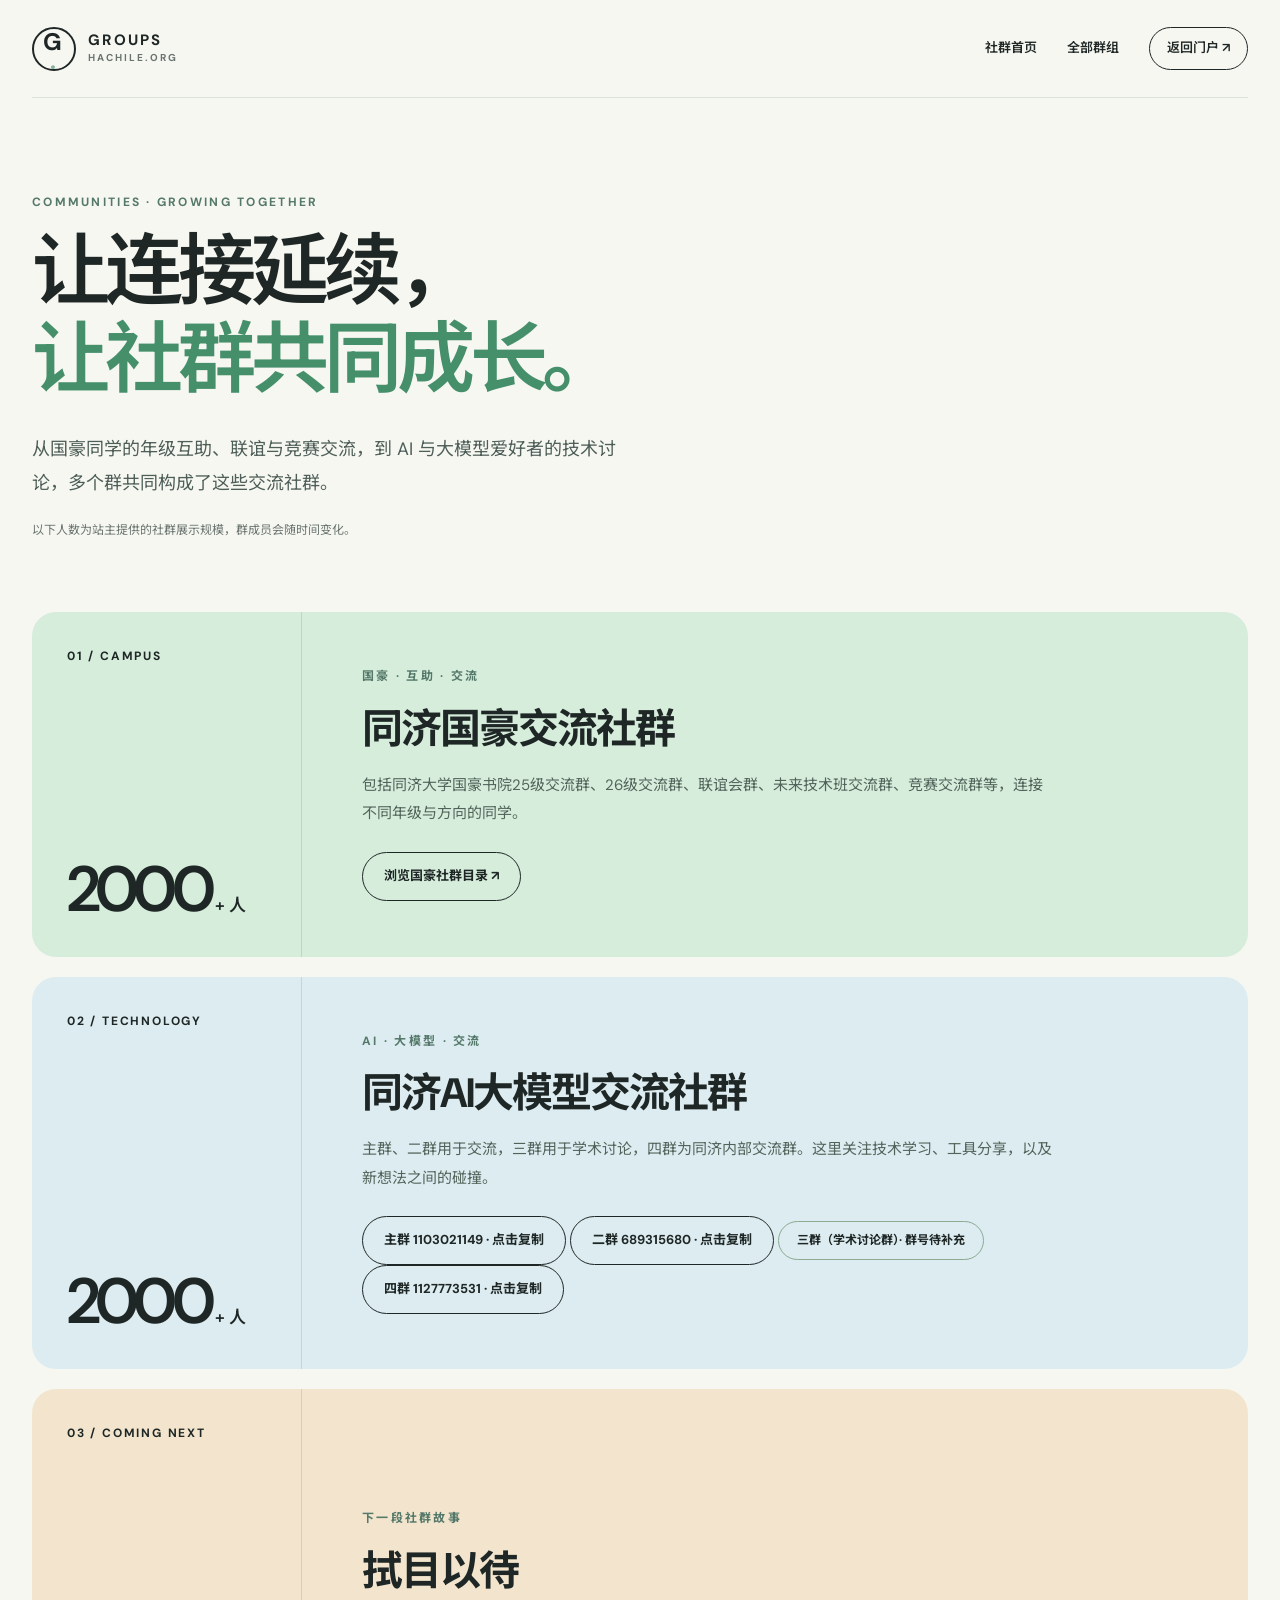
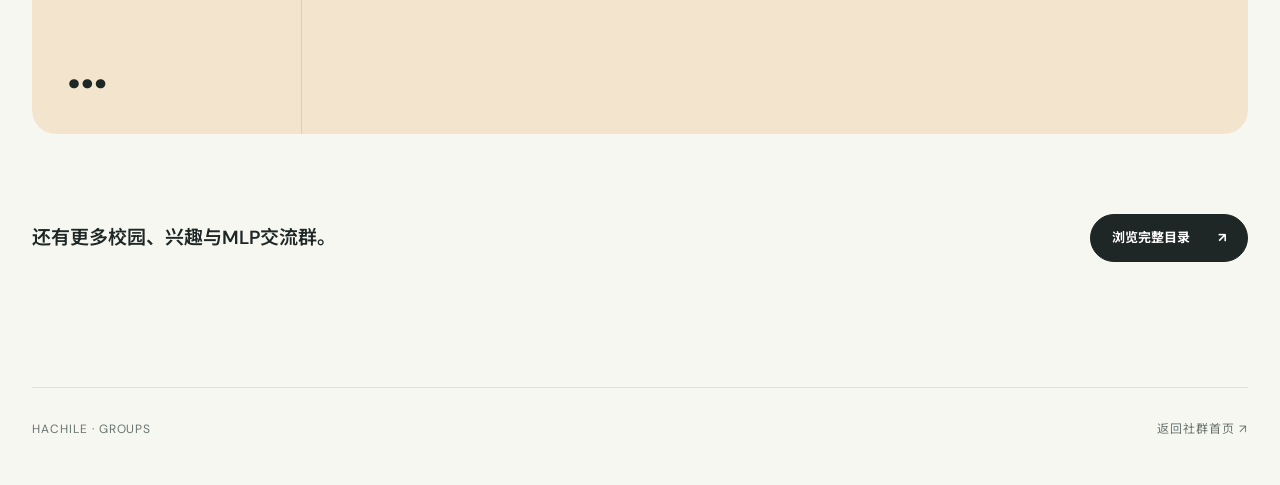
==== commit d42bcf86: "Reorganize community categories and clarify AI group roles" ====
--- a/featured/index.html
+++ b/featured/index.html
@@ -15,9 +15,9 @@
   <main class="wrap exhibit-page">
     <div class="exhibit-intro"><p class="eyebrow">COMMUNITIES · GROWING TOGETHER</p><h1>让连接延续，<br><em>让社群共同成长。</em></h1><p class="lead">从国豪同学的年级互助、联谊与竞赛交流，到 AI 与大模型爱好者的技术讨论，多个群共同构成了这些交流社群。</p><p class="note">以下人数为站主提供的社群展示规模，群成员会随时间变化。</p></div>
     <section class="exhibit green" id="guohao"><div class="exhibit-side"><span>01 / CAMPUS</span><strong>2000<small>+ 人</small></strong></div><div class="exhibit-main"><p class="eyebrow">国豪 · 互助 · 交流</p><h2>同济国豪交流社群</h2><p>包括同济大学国豪书院25级交流群、26级交流群、联谊会群、未来技术班交流群、竞赛交流群等，连接不同年级与方向的同学。</p><a class="button secondary" href="/#campus">浏览国豪社群目录 ↗</a></div></section>
-    <section class="exhibit blue" id="ai"><div class="exhibit-side"><span>02 / TECHNOLOGY</span><strong>2000<small>+ 人</small></strong></div><div class="exhibit-main"><p class="eyebrow">AI · 大模型 · 交流</p><h2>同济AI大模型交流社群</h2><p>包括主群、二群、同济技术交流三群。三群在目录中收录为“同济AI大模型交流三群（同济内部群）”。这里关注技术学习、工具分享，以及新想法之间的碰撞。</p><button class="button secondary copy-button" type="button" data-copy="1103021149">主群 1103021149 · 点击复制</button> <button class="button secondary copy-button" type="button" data-copy="689315680">二群 689315680 · 点击复制</button> <button class="button secondary copy-button" type="button" data-copy="1127773531">三群 1127773531 · 点击复制</button></div></section>
+    <section class="exhibit blue" id="ai"><div class="exhibit-side"><span>02 / TECHNOLOGY</span><strong>2000<small>+ 人</small></strong></div><div class="exhibit-main"><p class="eyebrow">AI · 大模型 · 交流</p><h2>同济AI大模型交流社群</h2><p>主群、二群用于交流，三群用于学术讨论，四群为同济内部交流群。这里关注技术学习、工具分享，以及新想法之间的碰撞。</p><button class="button secondary copy-button" type="button" data-copy="1103021149">主群 1103021149 · 点击复制</button> <button class="button secondary copy-button" type="button" data-copy="689315680">二群 689315680 · 点击复制</button> <span class="exhibit-status">三群（学术讨论群）· 群号待补充</span> <button class="button secondary copy-button" type="button" data-copy="1127773531">四群 1127773531 · 点击复制</button></div></section>
     <section class="exhibit orange" id="social"><div class="exhibit-side"><span>03 / COMING NEXT</span><strong aria-hidden="true">…</strong></div><div class="exhibit-main"><p class="eyebrow">下一段社群故事</p><h2>拭目以待</h2></div></section>
-    <div class="exhibit-end"><p>还有更多校园、兴趣与小马社群。</p><a class="button primary" href="/#directory">浏览完整目录 <span>↗</span></a></div>
+    <div class="exhibit-end"><p>还有更多校园、兴趣与MLP交流群。</p><a class="button primary" href="/#directory">浏览完整目录 <span>↗</span></a></div>
   </main>
   <footer class="site-footer wrap"><span>HACHILE · GROUPS</span><a href="/">返回社群首页 ↗</a></footer>
   <div id="toast" class="toast" role="status" aria-live="polite"></div>
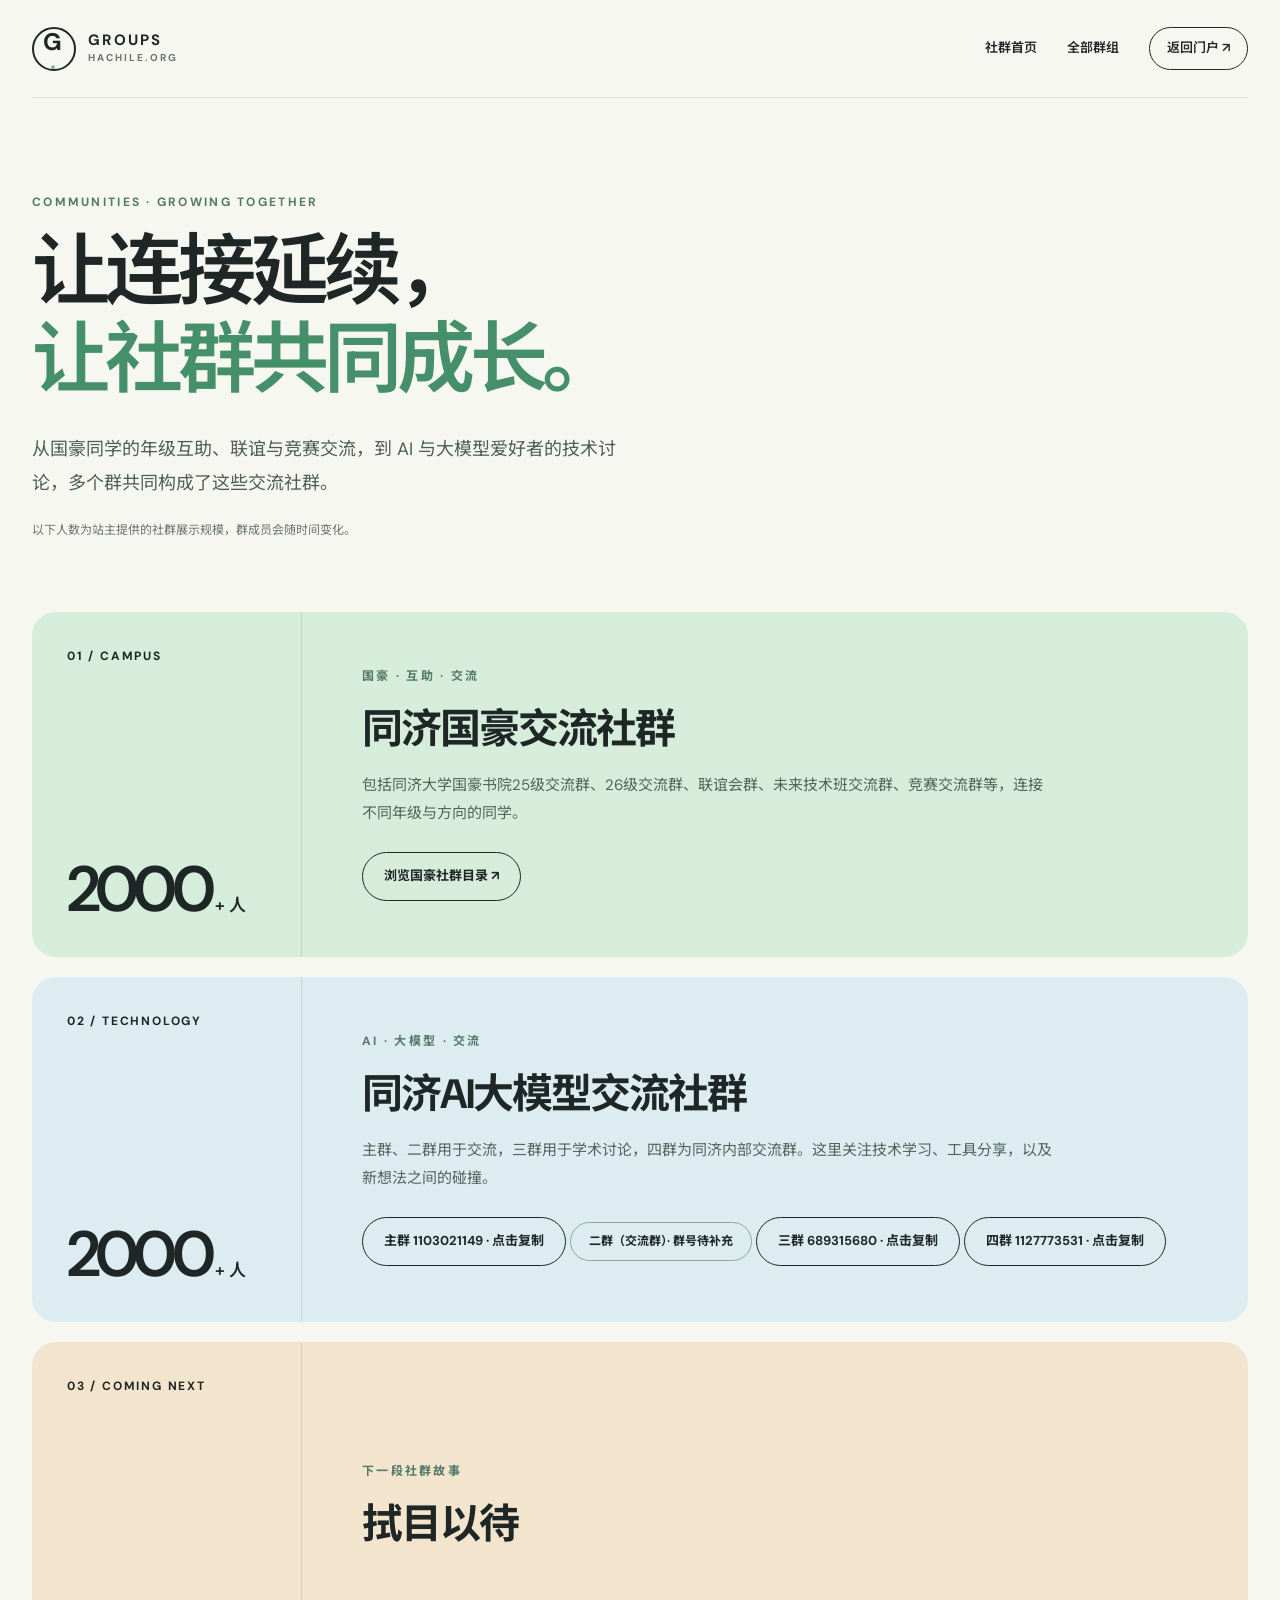
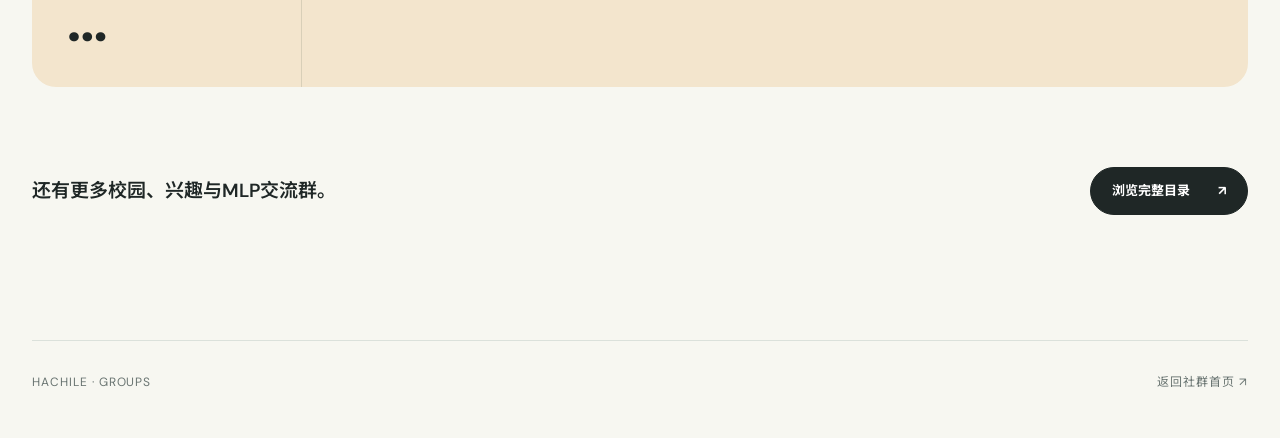
==== commit 66ceccfb: "Assign confirmed academic group number to AI group three" ====
--- a/featured/index.html
+++ b/featured/index.html
@@ -15,7 +15,7 @@
   <main class="wrap exhibit-page">
     <div class="exhibit-intro"><p class="eyebrow">COMMUNITIES · GROWING TOGETHER</p><h1>让连接延续，<br><em>让社群共同成长。</em></h1><p class="lead">从国豪同学的年级互助、联谊与竞赛交流，到 AI 与大模型爱好者的技术讨论，多个群共同构成了这些交流社群。</p><p class="note">以下人数为站主提供的社群展示规模，群成员会随时间变化。</p></div>
     <section class="exhibit green" id="guohao"><div class="exhibit-side"><span>01 / CAMPUS</span><strong>2000<small>+ 人</small></strong></div><div class="exhibit-main"><p class="eyebrow">国豪 · 互助 · 交流</p><h2>同济国豪交流社群</h2><p>包括同济大学国豪书院25级交流群、26级交流群、联谊会群、未来技术班交流群、竞赛交流群等，连接不同年级与方向的同学。</p><a class="button secondary" href="/#campus">浏览国豪社群目录 ↗</a></div></section>
-    <section class="exhibit blue" id="ai"><div class="exhibit-side"><span>02 / TECHNOLOGY</span><strong>2000<small>+ 人</small></strong></div><div class="exhibit-main"><p class="eyebrow">AI · 大模型 · 交流</p><h2>同济AI大模型交流社群</h2><p>主群、二群用于交流，三群用于学术讨论，四群为同济内部交流群。这里关注技术学习、工具分享，以及新想法之间的碰撞。</p><button class="button secondary copy-button" type="button" data-copy="1103021149">主群 1103021149 · 点击复制</button> <button class="button secondary copy-button" type="button" data-copy="689315680">二群 689315680 · 点击复制</button> <span class="exhibit-status">三群（学术讨论群）· 群号待补充</span> <button class="button secondary copy-button" type="button" data-copy="1127773531">四群 1127773531 · 点击复制</button></div></section>
+    <section class="exhibit blue" id="ai"><div class="exhibit-side"><span>02 / TECHNOLOGY</span><strong>2000<small>+ 人</small></strong></div><div class="exhibit-main"><p class="eyebrow">AI · 大模型 · 交流</p><h2>同济AI大模型交流社群</h2><p>主群、二群用于交流，三群用于学术讨论，四群为同济内部交流群。这里关注技术学习、工具分享，以及新想法之间的碰撞。</p><button class="button secondary copy-button" type="button" data-copy="1103021149">主群 1103021149 · 点击复制</button> <span class="exhibit-status">二群（交流群）· 群号待补充</span> <button class="button secondary copy-button" type="button" data-copy="689315680">三群 689315680 · 点击复制</button> <button class="button secondary copy-button" type="button" data-copy="1127773531">四群 1127773531 · 点击复制</button></div></section>
     <section class="exhibit orange" id="social"><div class="exhibit-side"><span>03 / COMING NEXT</span><strong aria-hidden="true">…</strong></div><div class="exhibit-main"><p class="eyebrow">下一段社群故事</p><h2>拭目以待</h2></div></section>
     <div class="exhibit-end"><p>还有更多校园、兴趣与MLP交流群。</p><a class="button primary" href="/#directory">浏览完整目录 <span>↗</span></a></div>
   </main>
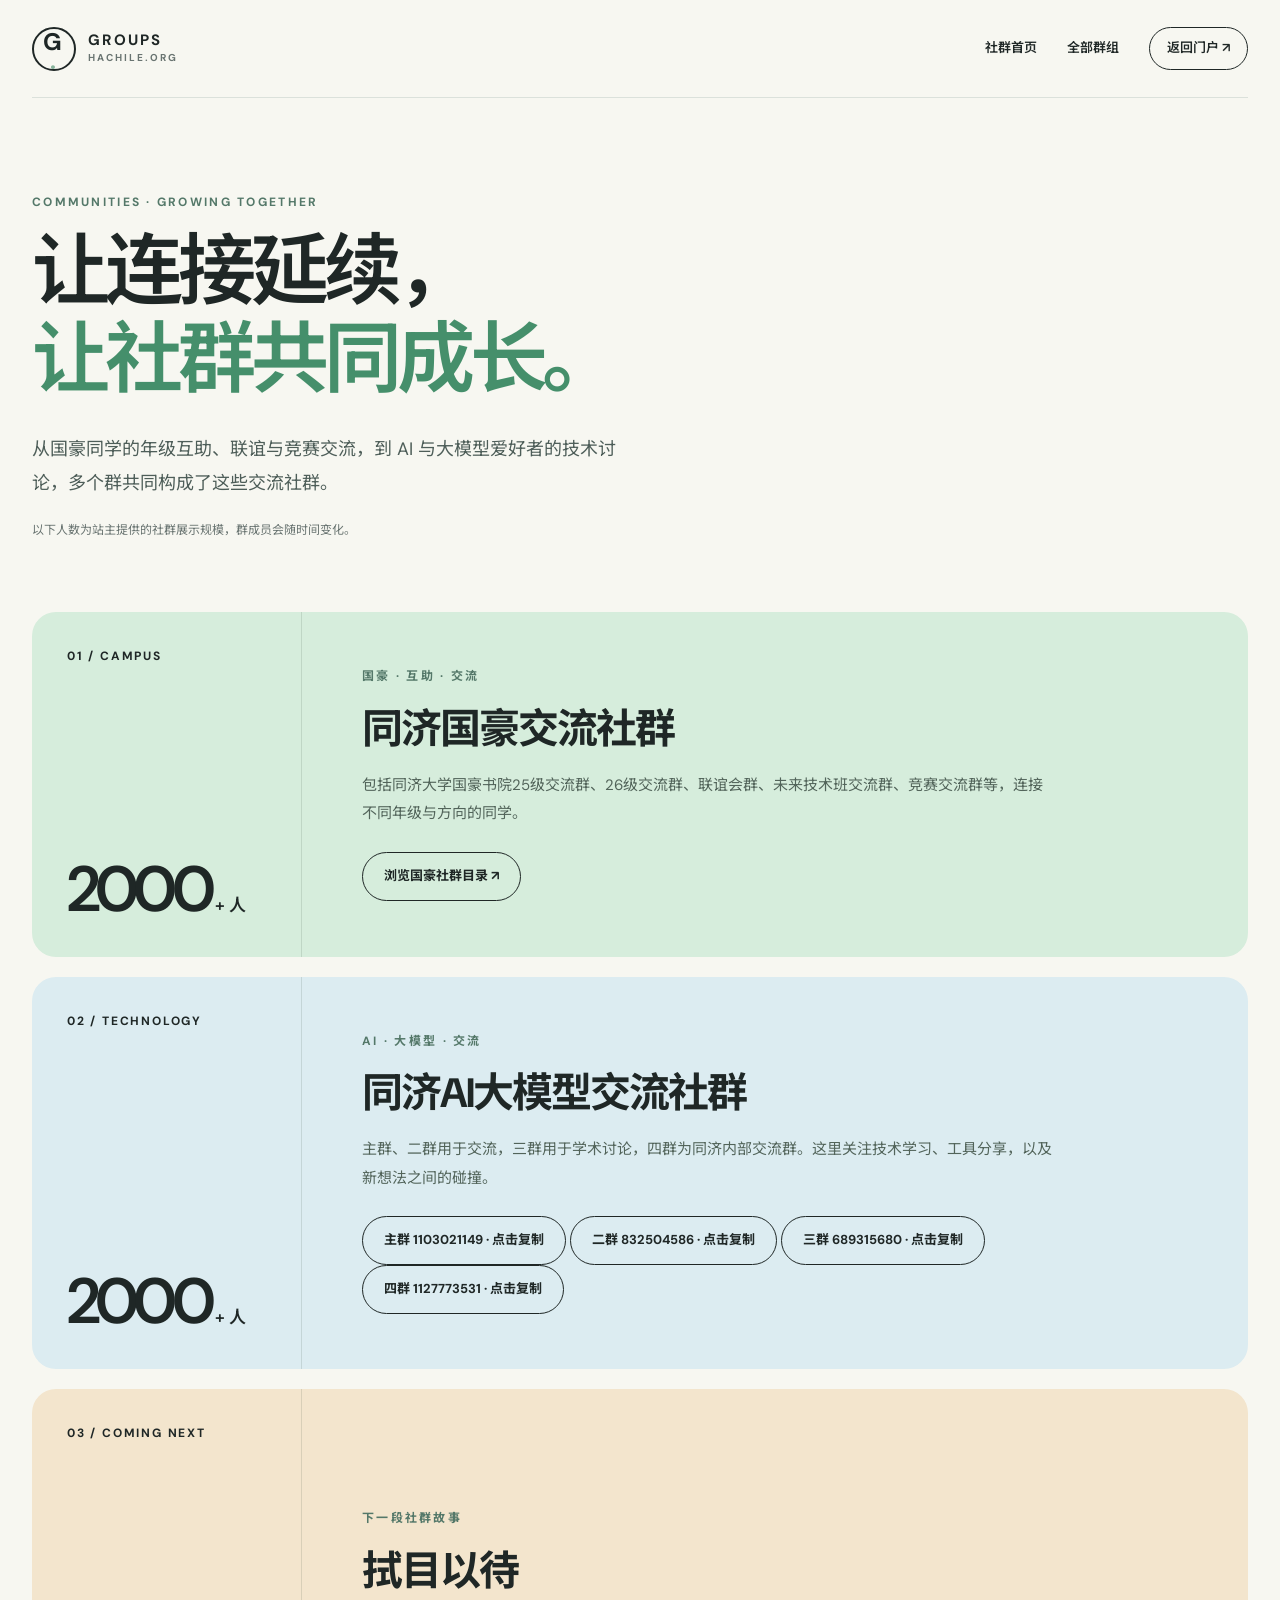
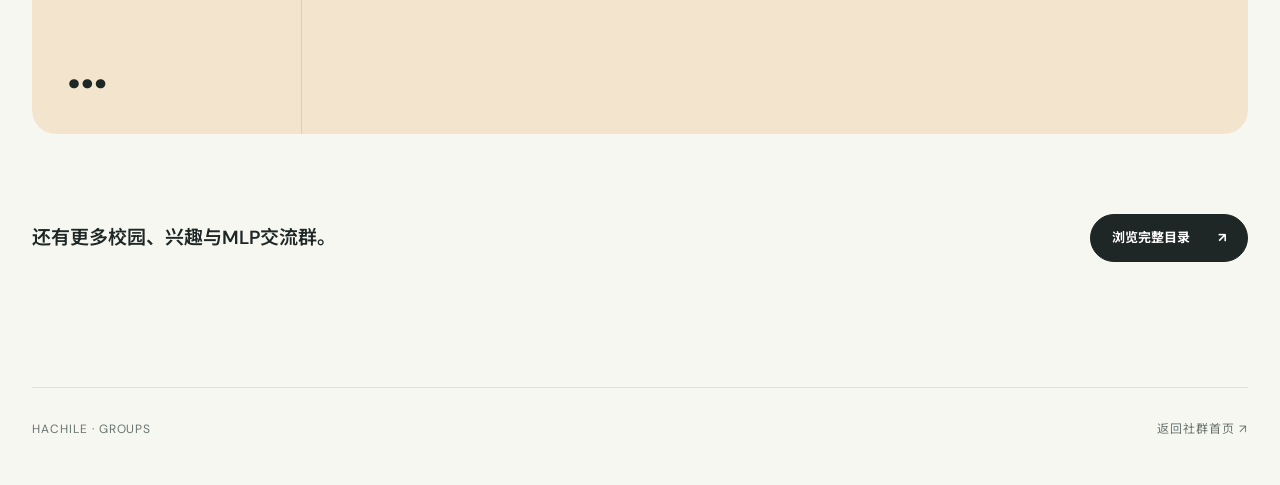
==== commit b629d84e: "Fill in confirmed AI group two number" ====
--- a/featured/index.html
+++ b/featured/index.html
@@ -15,7 +15,7 @@
   <main class="wrap exhibit-page">
     <div class="exhibit-intro"><p class="eyebrow">COMMUNITIES · GROWING TOGETHER</p><h1>让连接延续，<br><em>让社群共同成长。</em></h1><p class="lead">从国豪同学的年级互助、联谊与竞赛交流，到 AI 与大模型爱好者的技术讨论，多个群共同构成了这些交流社群。</p><p class="note">以下人数为站主提供的社群展示规模，群成员会随时间变化。</p></div>
     <section class="exhibit green" id="guohao"><div class="exhibit-side"><span>01 / CAMPUS</span><strong>2000<small>+ 人</small></strong></div><div class="exhibit-main"><p class="eyebrow">国豪 · 互助 · 交流</p><h2>同济国豪交流社群</h2><p>包括同济大学国豪书院25级交流群、26级交流群、联谊会群、未来技术班交流群、竞赛交流群等，连接不同年级与方向的同学。</p><a class="button secondary" href="/#campus">浏览国豪社群目录 ↗</a></div></section>
-    <section class="exhibit blue" id="ai"><div class="exhibit-side"><span>02 / TECHNOLOGY</span><strong>2000<small>+ 人</small></strong></div><div class="exhibit-main"><p class="eyebrow">AI · 大模型 · 交流</p><h2>同济AI大模型交流社群</h2><p>主群、二群用于交流，三群用于学术讨论，四群为同济内部交流群。这里关注技术学习、工具分享，以及新想法之间的碰撞。</p><button class="button secondary copy-button" type="button" data-copy="1103021149">主群 1103021149 · 点击复制</button> <span class="exhibit-status">二群（交流群）· 群号待补充</span> <button class="button secondary copy-button" type="button" data-copy="689315680">三群 689315680 · 点击复制</button> <button class="button secondary copy-button" type="button" data-copy="1127773531">四群 1127773531 · 点击复制</button></div></section>
+    <section class="exhibit blue" id="ai"><div class="exhibit-side"><span>02 / TECHNOLOGY</span><strong>2000<small>+ 人</small></strong></div><div class="exhibit-main"><p class="eyebrow">AI · 大模型 · 交流</p><h2>同济AI大模型交流社群</h2><p>主群、二群用于交流，三群用于学术讨论，四群为同济内部交流群。这里关注技术学习、工具分享，以及新想法之间的碰撞。</p><button class="button secondary copy-button" type="button" data-copy="1103021149">主群 1103021149 · 点击复制</button> <button class="button secondary copy-button" type="button" data-copy="832504586">二群 832504586 · 点击复制</button> <button class="button secondary copy-button" type="button" data-copy="689315680">三群 689315680 · 点击复制</button> <button class="button secondary copy-button" type="button" data-copy="1127773531">四群 1127773531 · 点击复制</button></div></section>
     <section class="exhibit orange" id="social"><div class="exhibit-side"><span>03 / COMING NEXT</span><strong aria-hidden="true">…</strong></div><div class="exhibit-main"><p class="eyebrow">下一段社群故事</p><h2>拭目以待</h2></div></section>
     <div class="exhibit-end"><p>还有更多校园、兴趣与MLP交流群。</p><a class="button primary" href="/#directory">浏览完整目录 <span>↗</span></a></div>
   </main>
